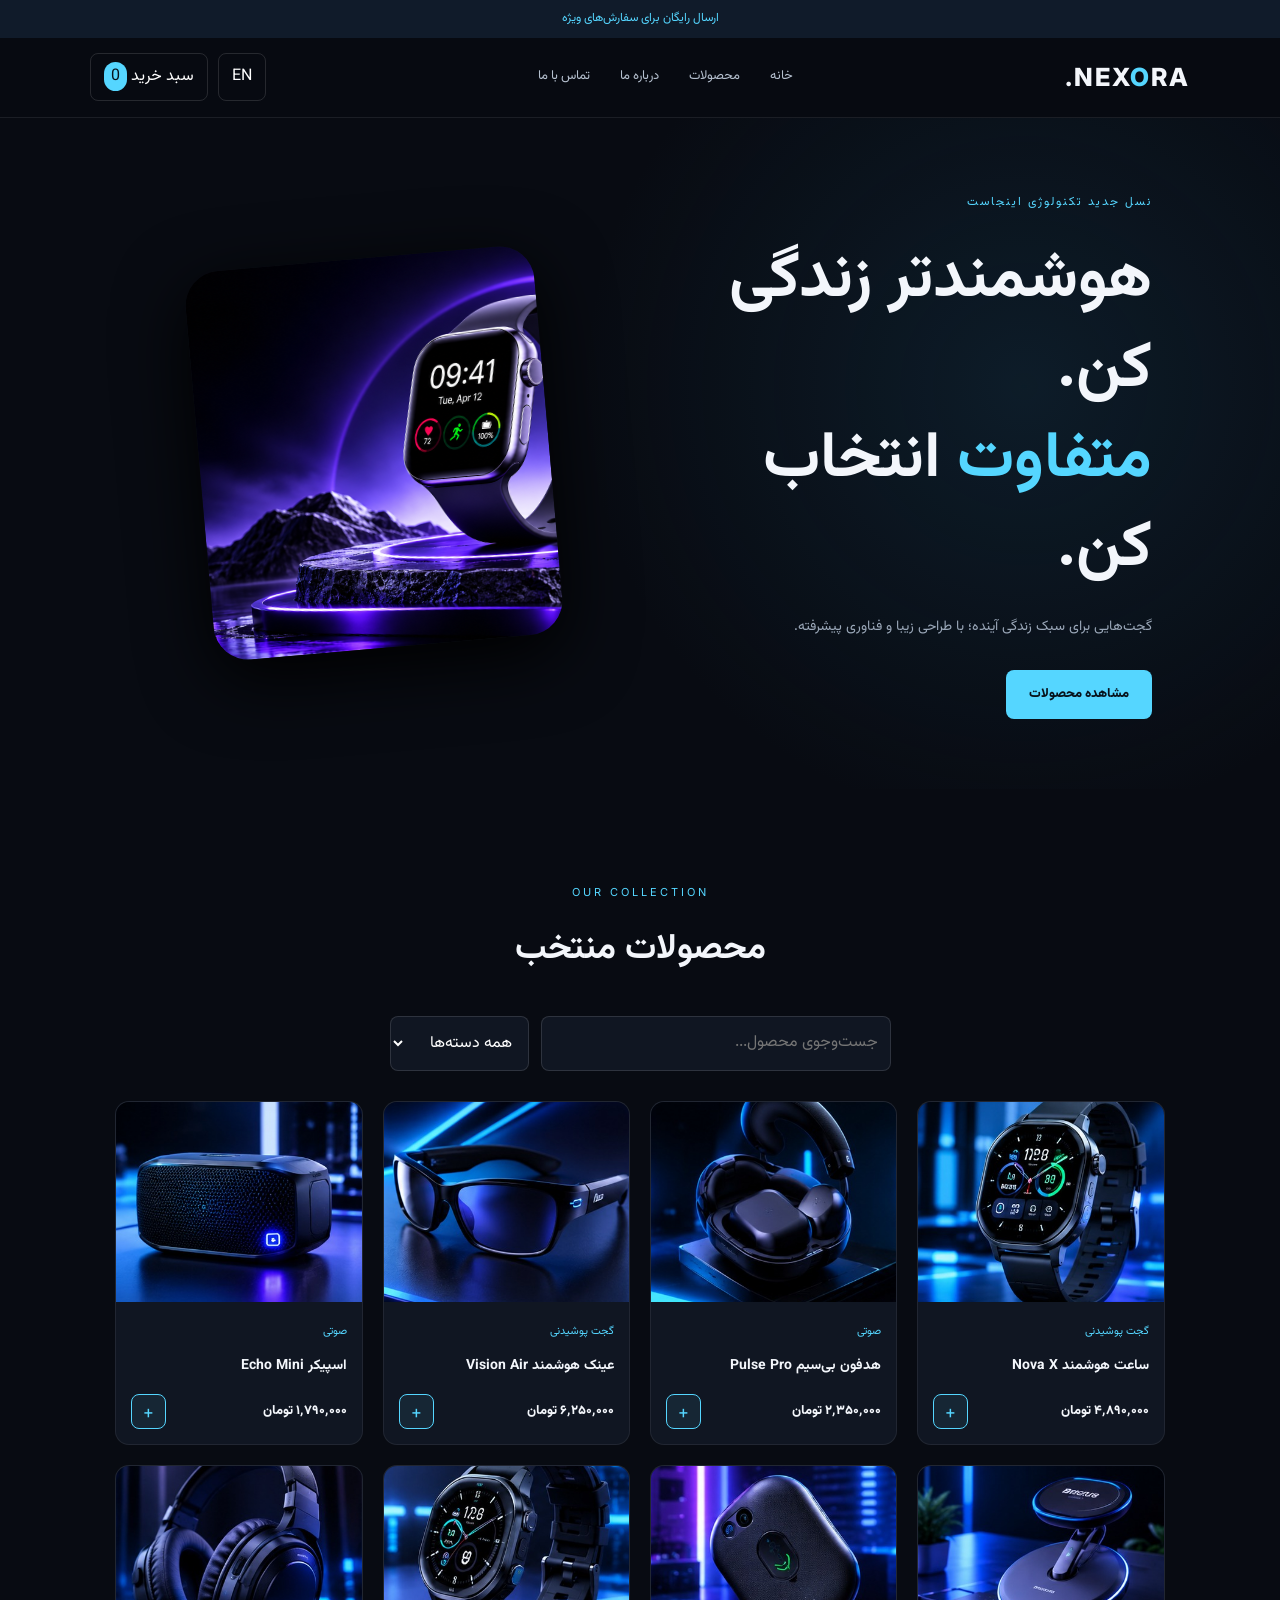
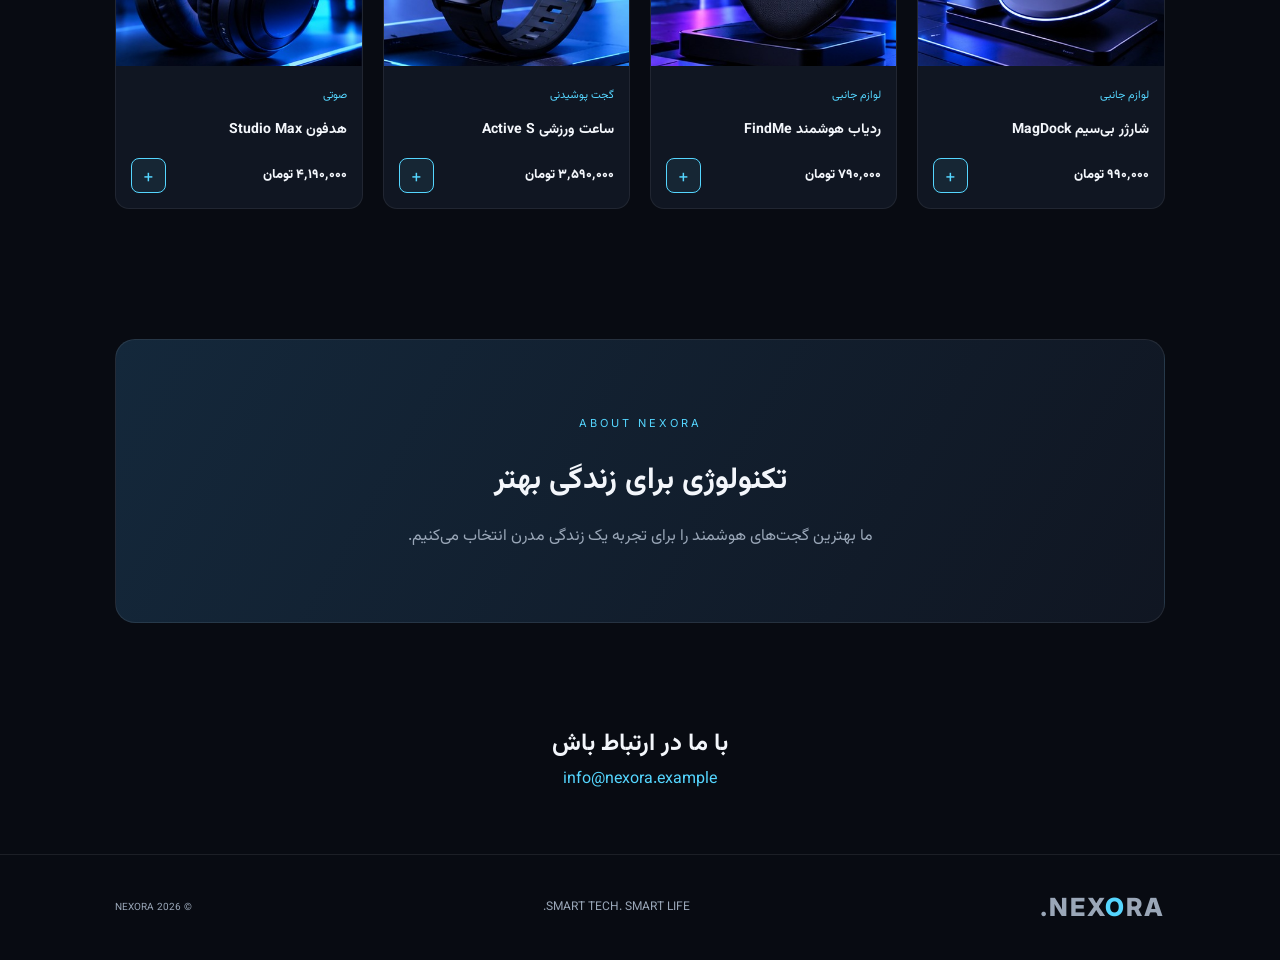
==== index.html @ 4787cb2b "Update index.html" ====
<!DOCTYPE html>
<html lang="fa" dir="rtl">
<head>
  <meta charset="UTF-8">
  <meta name="viewport" content="width=device-width, initial-scale=1.0">
  <title>NEXORA | Smart Tech</title>

  <link rel="stylesheet" href="styles.css">

  <link href="https://fonts.googleapis.com/css2?family=Inter:wght@400;600;700;800&family=Vazirmatn:wght@400;500;700;800&display=swap" rel="stylesheet">

  <script src="script.js" defer></script>
</head>

<body>

  <div class="announcement" data-fa="ارسال رایگان برای سفارش‌های ویژه" data-en="Free shipping on selected orders">
    ارسال رایگان برای سفارش‌های ویژه
  </div>

  <header>
    <a class="logo" href="#">NEX<span>O</span>RA.</a>

    <nav>
      <a href="#home" data-fa="خانه" data-en="Home">خانه</a>
      <a href="#products" data-fa="محصولات" data-en="Products">محصولات</a>
      <a href="#about" data-fa="درباره ما" data-en="About">درباره ما</a>
      <a href="#contact" data-fa="تماس با ما" data-en="Contact">تماس با ما</a>
    </nav>

    <div class="header-actions">
      <button id="languageToggle">EN</button>
      <button id="cartToggle">
        <span data-fa="سبد خرید" data-en="Cart">سبد خرید</span>
        <span id="cartCount">0</span>
      </button>
    </div>
  </header>

  <main>

    <section class="hero" id="home">

      <div class="hero-content">
        <span class="eyebrow"
          data-fa="نسل جدید تکنولوژی اینجاست"
          data-en="THE NEXT GENERATION IS HERE">
          نسل جدید تکنولوژی اینجاست
        </span>

        <h1
          data-fa="هوشمندتر زندگی کن.<br><em>متفاوت</em> انتخاب کن."
          data-en="Live smarter.<br>Choose <em>different.</em>">
          هوشمندتر زندگی کن.<br>
          <em>متفاوت</em> انتخاب کن.
        </h1>

        <p
          data-fa="گجت‌هایی برای سبک زندگی آینده؛ با طراحی زیبا و فناوری پیشرفته."
          data-en="Discover smart gadgets designed for your future lifestyle.">
          گجت‌هایی برای سبک زندگی آینده؛ با طراحی زیبا و فناوری پیشرفته.
        </p>

        <a href="#products" class="main-button"
          data-fa="مشاهده محصولات"
          data-en="Explore Products">
          مشاهده محصولات
        </a>
      </div>

      <div class="hero-image">
        <img
          src="images/hero.png.png"
          alt="Smart Watch">
      </div>

    </section>

    <section class="products" id="products">

      <div class="section-title">
        <span>OUR COLLECTION</span>
        <h2 data-fa="محصولات منتخب" data-en="Featured Products">
          محصولات منتخب
        </h2>
      </div>

      <div class="product-tools">
        <input
          type="search"
          id="searchInput"
          data-placeholder-fa="جست‌وجوی محصول..."
          data-placeholder-en="Search products..."
          placeholder="جست‌وجوی محصول...">

        <select id="categoryFilter">
          <option value="all" data-fa="همه دسته‌ها" data-en="All categories">همه دسته‌ها</option>
          <option value="wearable" data-fa="گجت پوشیدنی" data-en="Wearables">گجت پوشیدنی</option>
          <option value="audio" data-fa="صوتی" data-en="Audio">صوتی</option>
          <option value="accessory" data-fa="لوازم جانبی" data-en="Accessories">لوازم جانبی</option>
        </select>
      </div>

      <div class="product-grid" id="productGrid"></div>

    </section>

    <section class="about" id="about">
      <div>
        <span>ABOUT NEXORA</span>

        <h2
          data-fa="تکنولوژی برای زندگی بهتر"
          data-en="Technology for a better life">
          تکنولوژی برای زندگی بهتر
        </h2>

        <p
          data-fa="ما بهترین گجت‌های هوشمند را برای تجربه یک زندگی مدرن انتخاب می‌کنیم."
          data-en="We select smart gadgets for a modern and better lifestyle.">
          ما بهترین گجت‌های هوشمند را برای تجربه یک زندگی مدرن انتخاب می‌کنیم.
        </p>
      </div>
    </section>

    <section class="contact" id="contact">
      <h2 data-fa="با ما در ارتباط باش" data-en="Stay Connected">
        با ما در ارتباط باش
      </h2>
      <p>info@nexora.example</p>
    </section>

  </main>

  <footer>
    <a class="logo" href="#">NEX<span>O</span>RA.</a>
    <p>SMART TECH. SMART LIFE.</p>
    <small>© 2026 NEXORA</small>
  </footer>

  <div class="cart-backdrop" id="cartBackdrop"></div>

  <aside class="cart-drawer" id="cartDrawer">
    <div class="cart-header">
      <h2 data-fa="سبد خرید شما" data-en="Your Cart">سبد خرید شما</h2>
      <button id="cartClose">×</button>
    </div>

    <div id="cartItems"></div>

    <div class="cart-footer">
      <strong>
        <span data-fa="مجموع:" data-en="Total:">مجموع:</span>
        <span id="cartTotal">۰ تومان</span>
      </strong>

      <button id="checkoutButton" class="main-button"
        data-fa="ادامه خرید"
        data-en="Checkout">
        ادامه خرید
      </button>
    </div>
  </aside>

  <div id="toast" class="toast"></div>

</body>
</html>
---- styles.css ----
* {
  margin: 0;
  padding: 0;
  box-sizing: border-box;
}

:root {
  --bg: #080b12;
  --panel: #101622;
  --blue: #55d6ff;
  --text: #f3f6fb;
  --muted: #9aa7b8;
}

body {
  background: var(--bg);
  color: var(--text);
  font-family: "Vazirmatn", sans-serif;
  line-height: 1.8;
}

body.lang-en {
  font-family: "Inter", sans-serif;
}

a {
  color: inherit;
  text-decoration: none;
}

button,
input,
select {
  font: inherit;
}

.announcement {
  background: #101b2a;
  color: var(--blue);
  text-align: center;
  padding: 8px;
  font-size: 12px;
}

header {
  height: 80px;
  padding: 0 7%;
  display: flex;
  justify-content: space-between;
  align-items: center;
  position: sticky;
  top: 0;
  z-index: 20;
  background: rgba(8, 11, 18, .95);
  border-bottom: 1px solid #ffffff15;
}

.logo {
  font-family: "Inter", sans-serif;
  font-size: 25px;
  font-weight: 800;
  letter-spacing: 2px;
}

.logo span {
  color: var(--blue);
}

nav {
  display: flex;
  gap: 30px;
}

nav a {
  font-size: 13px;
  color: #b5c0cf;
  transition: .3s;
}

nav a:hover {
  color: var(--blue);
}

.header-actions {
  display: flex;
  gap: 10px;
}

.header-actions button {
  padding: 9px 13px;
  background: transparent;
  color: white;
  border: 1px solid #ffffff20;
  border-radius: 8px;
  cursor: pointer;
}

#cartCount {
  background: var(--blue);
  color: #07121b;
  border-radius: 20px;
  padding: 2px 7px;
}

.hero {
  min-height: 600px;
  padding: 70px 10%;
  display: grid;
  grid-template-columns: 1fr 1fr;
  align-items: center;
  gap: 40px;
  background:
    radial-gradient(circle at 80% 40%, #17415a50, transparent 40%),
    #080b12;
}

.eyebrow {
  color: var(--blue);
  font-size: 12px;
  letter-spacing: 2px;
}

.hero h1 {
  font-size: clamp(38px, 5vw, 65px);
  line-height: 1.4;
  margin: 20px 0;
}

.hero h1 em {
  color: var(--blue);
  font-style: normal;
}

.hero p {
  color: var(--muted);
  max-width: 450px;
  margin-bottom: 30px;
  font-size: 14px;
}

.main-button {
  display: inline-block;
  background: var(--blue);
  color: #07121b;
  border: none;
  border-radius: 8px;
  padding: 13px 23px;
  font-size: 13px;
  font-weight: 800;
  cursor: pointer;
  transition: .3s;
}

.main-button:hover {
  transform: translateY(-4px);
  box-shadow: 0 10px 30px #55d6ff40;
}

.hero-image {
  display: flex;
  justify-content: center;
}

.hero-image img {
  width: 75%;
  max-width: 350px;
  height: 390px;
  object-fit: cover;
  border-radius: 35px;
  box-shadow: 0 20px 70px #000;
  transform: rotate(-5deg);
}

.products {
  padding: 90px 9%;
}

.section-title {
  text-align: center;
  margin-bottom: 35px;
}

.section-title span,
.about span {
  color: var(--blue);
  font-family: "Inter", sans-serif;
  font-size: 11px;
  letter-spacing: 3px;
}

.section-title h2 {
  font-size: 35px;
  margin-top: 10px;
}

.product-tools {
  display: flex;
  justify-content: center;
  gap: 12px;
  margin-bottom: 30px;
}

.product-tools input,
.product-tools select {
  background: var(--panel);
  color: white;
  border: 1px solid #ffffff20;
  padding: 12px;
  border-radius: 8px;
  outline: none;
}

.product-tools input {
  width: min(350px, 60%);
}

.product-grid {
  display: grid;
  grid-template-columns: repeat(4, 1fr);
  gap: 20px;
}

.product-card {
  background: var(--panel);
  border: 1px solid #ffffff12;
  border-radius: 14px;
  overflow: hidden;
  transition: .3s;
}

.product-card:hover {
  transform: translateY(-8px);
  border-color: var(--blue);
}

.product-image {
  height: 200px;
  background: #172231;
}

.product-image img {
  width: 100%;
  height: 100%;
  object-fit: cover;
}

.product-info {
  padding: 15px;
}

.product-category {
  color: var(--blue);
  font-size: 11px;
}

.product-info h3 {
  font-size: 14px;
  margin: 8px 0 15px;
}

.product-bottom {
  display: flex;
  align-items: center;
  justify-content: space-between;
}

.product-price {
  font-weight: 800;
  font-size: 13px;
}

.add-button {
  width: 35px;
  height: 35px;
  background: #55d6ff15;
  color: var(--blue);
  border: 1px solid var(--blue);
  border-radius: 8px;
  font-size: 20px;
  cursor: pointer;
}

.about {
  margin: 40px 9%;
  padding: 70px 40px;
  background: linear-gradient(120deg, #14283b, #101622);
  border: 1px solid #ffffff15;
  border-radius: 20px;
  text-align: center;
}

.about h2 {
  font-size: 30px;
  margin: 15px 0;
}

.about p {
  color: var(--muted);
}

.contact {
  text-align: center;
  padding: 60px 20px;
}

.contact p {
  color: var(--blue);
}

footer {
  padding: 30px 9%;
  border-top: 1px solid #ffffff15;
  display: flex;
  justify-content: space-between;
  align-items: center;
  color: var(--muted);
  font-size: 12px;
}

.cart-backdrop {
  position: fixed;
  inset: 0;
  background: #0009;
  z-index: 40;
  display: none;
}

.cart-drawer {
  position: fixed;
  top: 0;
  bottom: 0;
  right: 0;
  width: min(400px, 100%);
  padding: 25px;
  background: #101622;
  z-index: 41;
  transform: translateX(110%);
  transition: .3s;
  overflow-y: auto;
}

.cart-open .cart-drawer {
  transform: translateX(0);
}

.cart-open .cart-backdrop {
  display: block;
}

.cart-header {
  display: flex;
  justify-content: space-between;
  align-items: center;
  margin-bottom: 25px;
}

.cart-header button {
  background: none;
  border: none;
  color: white;
  font-size: 28px;
  cursor: pointer;
}

.cart-item {
  display: flex;
  gap: 12px;
  align-items: center;
  padding: 12px 0;
  border-bottom: 1px solid #ffffff20;
}

.cart-item img {
  width: 60px;
  height: 60px;
  object-fit: cover;
  border-radius: 8px;
}

.cart-item-info {
  flex: 1;
  font-size: 12px;
}

.quantity-controls {
  display: flex;
  align-items: center;
  gap: 10px;
  margin-top: 7px;
}

.quantity-controls button {
  width: 25px;
  height: 25px;
  background: #253548;
  color: white;
  border: none;
  border-radius: 5px;
  cursor: pointer;
}

.cart-footer {
  margin-top: 25px;
  display: grid;
  gap: 15px;
}

.cart-footer strong {
  display: flex;
  justify-content: space-between;
}

.empty-cart,
.no-results {
  color: var(--muted);
  text-align: center;
  padding: 30px;
}

.toast {
  position: fixed;
  bottom: 25px;
  left: 50%;
  transform: translate(-50%, 20px);
  background: var(--blue);
  color: #07121b;
  padding: 10px 20px;
  border-radius: 8px;
  opacity: 0;
  transition: .3s;
  z-index: 60;
  pointer-events: none;
}

.toast.show {
  opacity: 1;
  transform: translate(-50%, 0);
}

body.lang-en nav {
  direction: ltr;
}

body.lang-en .hero-content {
  text-align: left;
}

body.lang-en .about,
body.lang-en .section-title,
body.lang-en .contact {
  direction: ltr;
}

@media (max-width: 900px) {
  .product-grid {
    grid-template-columns: repeat(2, 1fr);
  }

  .hero {
    padding: 50px 6%;
  }
}

@media (max-width: 650px) {
  header {
    padding: 0 4%;
  }

  nav {
    gap: 10px;
    font-size: 11px;
  }

  .hero {
    grid-template-columns: 1fr;
  }

  .hero-image img {
    height: 260px;
    width: 220px;
  }

  .product-grid {
    grid-template-columns: repeat(2, 1fr);
    gap: 10px;
  }

  .product-image {
    height: 140px;
  }

  footer {
    flex-wrap: wrap;
    gap: 15px;
  }
}

@media (max-width: 400px) {
  nav {
    display: none;
  }
}
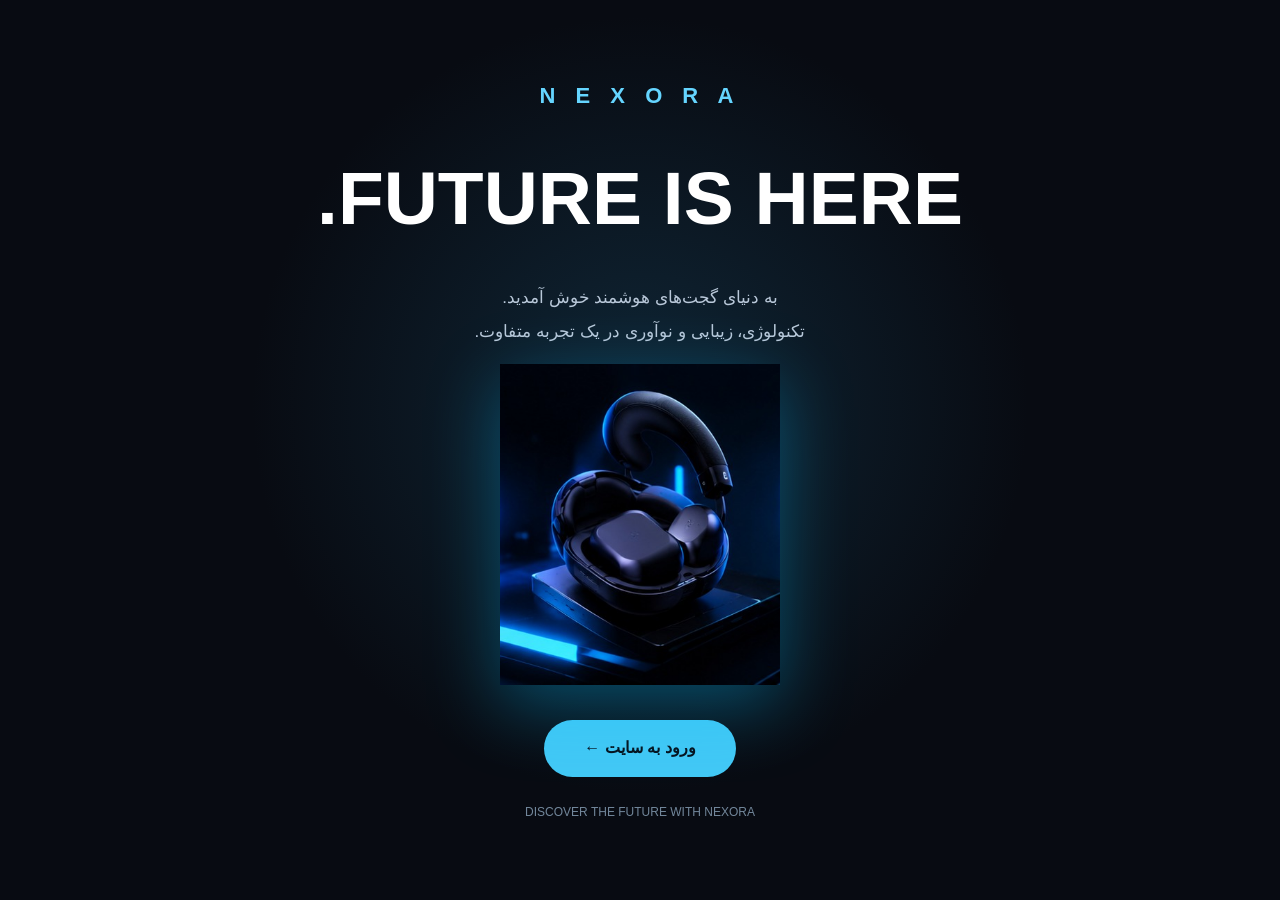
==== commit 7e3b4a09: "Update index.html" ====
--- a/index.html
+++ b/index.html
@@ -14,7 +14,11 @@
 </head>
 
 <body>
-
+<script>
+  if (sessionStorage.getItem("nexora_entered") !== "yes") {
+    window.location.replace("welcome.html");
+  }
+</script>
   <div class="announcement" data-fa="ارسال رایگان برای سفارش‌های ویژه" data-en="Free shipping on selected orders">
     ارسال رایگان برای سفارش‌های ویژه
   </div>
--- a/styles.css
+++ b/styles.css
@@ -13,11 +13,11 @@
   --muted: #9aa7b8;
 }
 
-body {
-  background: var(--bg);
-  color: var(--text);
-  font-family: "Vazirmatn", sans-serif;
-  line-height: 1.8;
+ body {
+    background: url("images/hero.png.png") center center / cover fixed no-repeat;
+    color: var(--text);
+    font-family: "Vazirmatn", sans-serif;
+    line-height: 1.8;
 }
 
 body.lang-en {
@@ -106,13 +106,11 @@
 .hero {
   min-height: 600px;
   padding: 70px 10%;
-  display: grid;
-  grid-template-columns: 1fr 1fr;
+  display: none;
+  grid-template-columns: 1fr;
   align-items: center;
   gap: 40px;
-  background:
-    radial-gradient(circle at 80% 40%, #17415a50, transparent 40%),
-    #080b12;
+  background: transparent;
 }
 
 .eyebrow {
@@ -284,7 +282,7 @@
 .about {
   margin: 40px 9%;
   padding: 70px 40px;
-  background: linear-gradient(120deg, #14283b, #101622);
+ background: transparent;
   border: 1px solid #ffffff15;
   border-radius: 20px;
   text-align: center;
